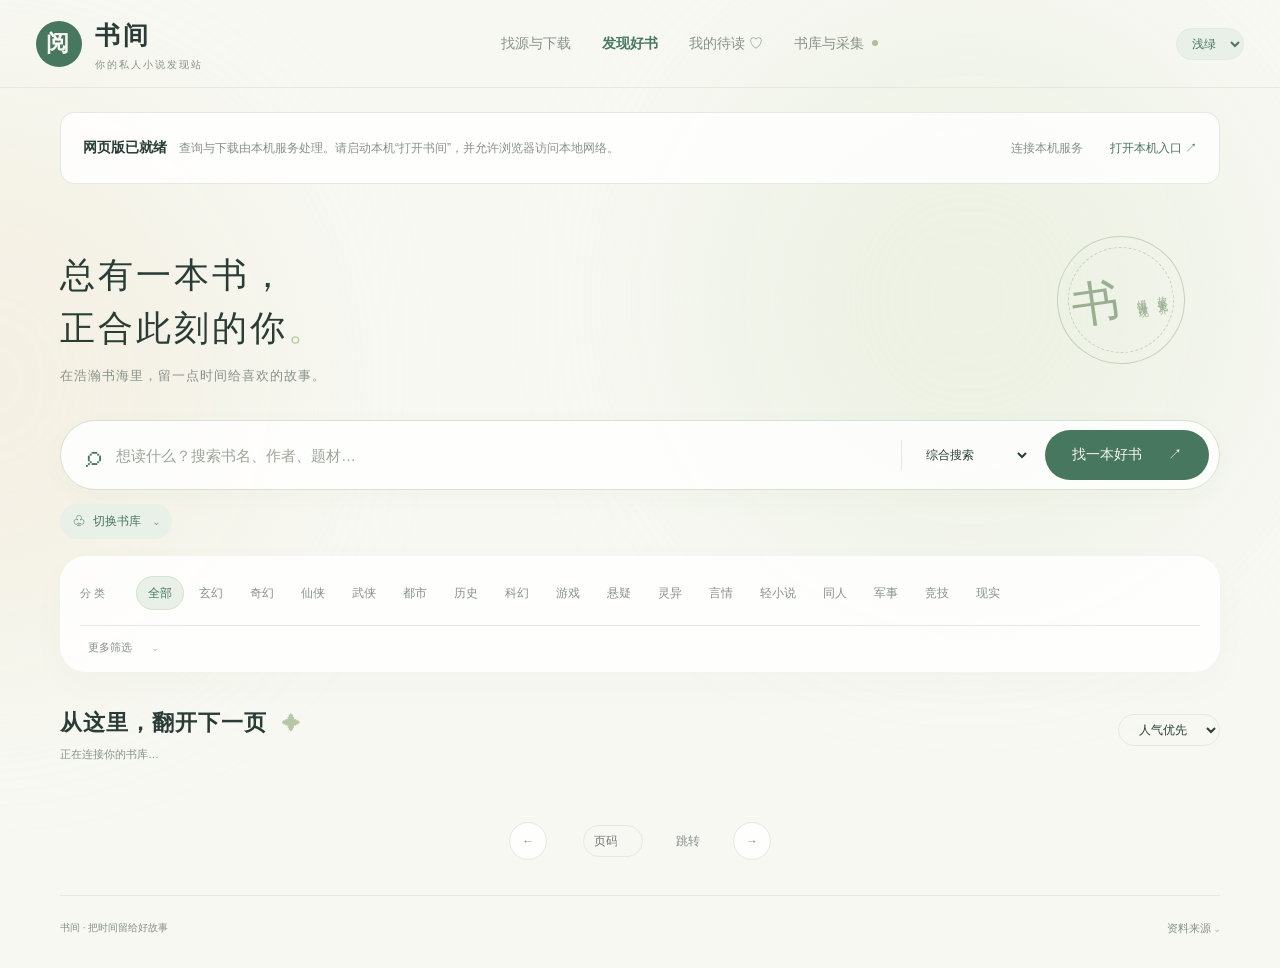
==== index.html @ b3e4d601 "Publish Shujian static frontend with localhost backend connection" ====
<!DOCTYPE html>
<html lang="zh-CN"><head><meta charset="utf-8"><meta name="viewport" content="width=device-width,initial-scale=1"><title>书间 · 找到下一本好书</title><link rel="stylesheet" href="./style.css"></head>
<body><div class="ambient a"></div><div class="ambient b"></div>
<header><a class="brand" href="./" aria-label="书间首页"><span class="brandmark">阅</span><span>书间<small>你的私人小说发现站</small></span></a><nav><button id="downloadhub" class="nav">找源与下载</button><button id="discover" class="nav on">发现好书</button><button id="shelf" class="nav">我的待读 <span id="shelfmark">♡</span></button><button id="sync" class="nav">书库与采集 <span class="dot"></span></button></nav><select id="theme" class="theme-picker" aria-label="页面主题" title="选择页面主题"><option value="light">浅绿</option><option value="dark">夜间</option><option value="paper">纸页</option></select></header>
<main><section id="localconnection" class="localconnection" role="status"><strong>网页版已就绪</strong><span id="localconnectiontext">查询与下载由本机服务处理。请启动本机“打开书间”，并允许浏览器访问本地网络。</span><button id="connectlocal" class="chip" type="button">连接本机服务</button><a href="http://127.0.0.1:8765/" target="_blank" rel="noopener">打开本机入口 ↗</a></section><section class="hero"><div class="eyebrow"><span></span> BETWEEN STORIES · 让好故事发生</div><h1>总有一本书，<br>正合此刻的你<span>。</span></h1><p>在浩瀚书海里，留一点时间给喜欢的故事。</p><div class="hero-stamp"><i>书</i><span>故事无界<br>慢慢发现</span></div></section>
<form id="searchform" class="search"><span class="searchicon">⌕</span><input id="q" aria-label="搜索关键词" placeholder="想读什么？搜索书名、作者、题材…" autocomplete="off"><select id="field" aria-label="搜索范围"><option value="all">综合搜索</option><option value="title">只搜书名</option><option value="author">只搜作者</option><option value="author_exact">作者（精确）</option><option value="intro">搜索简介</option><option value="review">搜索书评</option></select><button class="primary" type="submit">找一本好书 <span>↗</span></button></form>
<details class="source-picker" id="sourcepicker"><summary><span aria-hidden="true">♧</span> 切换书库 <span class="fold-arrow" aria-hidden="true">⌄</span></summary><div class="searchscope"><button data-mode="local" class="chip on">本地 + 已采集</button><button data-mode="九州书盟" class="chip">九州书盟 · 在线</button><button data-mode="优书网" class="chip">优书网 · 在线</button><button data-mode="豆瓣读书" class="chip">豆瓣读书 · 在线</button><button data-mode="星空评分网" class="chip">星空评分网 · 在线</button><span id="scopehelp">离线也能发现好书</span></div></details>
<section class="filters" aria-label="筛选条件"><div class="filter-row"><span class="label">分 类</span><div id="genres" class="chips"></div></div><details class="extra-filters" id="extrafilters"><summary>更多筛选 <small id="filterbadge"></small><span class="fold-arrow" aria-hidden="true">⌄</span></summary><div class="filter-row"><span class="label">细 分</span><input id="tagsearch" class="tagsearch" placeholder="查找全部细分类 / 标签" aria-label="查找标签"><select id="sub" aria-label="细分类"><option value="">全部标签</option></select><span id="tagtotal" class="muted"></span></div><div class="filter-row"><span class="label">筛 选</span><select id="status" aria-label="连载状态"><option value="">全部状态</option><option>完结</option><option>连载</option><option>其他</option></select><select id="score" aria-label="最低评分"><option value="">不限评分</option><option value="8">8 分以上</option><option value="7">7 分以上</option><option value="6">6 分以上</option></select><select id="votes" aria-label="最低评分人数"><option value="">不限评分人数</option><option value="100">至少 100 人评分</option><option value="500">至少 500 人评分</option><option value="1000">至少 1000 人评分</option></select><select id="words" aria-label="最低字数"><option value="">不限字数</option><option value="30">30 万字以上</option><option value="100">100 万字以上</option><option value="200">200 万字以上</option></select><label class="intro-toggle"><input type="checkbox" id="has_intro"> 只看有简介</label><button id="reset" class="textbtn">重置筛选 ↺</button></div></details></section>
<section class="results"><div class="resulthead"><div><span class="eyebrow">YOUR NEXT CHAPTER</span><h2 id="heading">从这里，翻开下一页 <span>✦</span></h2><p id="count" class="muted" aria-live="polite">正在连接你的书库…</p></div><select id="sort" aria-label="排序"><option value="votes">人气优先</option><option value="score">评分优先</option><option value="words">字数最多</option><option value="updated">最近更新</option><option value="title">书名排序</option></select></div><p id="notice" class="notice" hidden></p><div id="books" class="books" aria-live="polite"></div><div class="pagination"><button id="prev" class="round">←</button><span id="pageinfo"></span><input id="jump" type="number" min="1" aria-label="跳转页码" placeholder="页码"><button id="go" class="chip">跳转</button><button id="next" class="round">→</button></div></section>
<footer><span>书间 · 把时间留给好故事</span><span id="coverage"></span><details class="footer-sources"><summary>资料来源 ⌄</summary><div><a href="https://www.jiuzhoushumeng.com/" target="_blank" rel="noopener">九州书盟 ↗</a><a href="https://www.youshu.me/" target="_blank" rel="noopener">优书网 ↗</a><a href="https://book.douban.com/" target="_blank" rel="noopener">豆瓣读书 ↗</a><a href="http://www.x-kong.cn/" target="_blank" rel="noopener">星空评分网 ↗</a></div></details></footer></main>
<dialog id="detail"><button class="close icon" aria-label="关闭详情">×</button><div id="detailbody"></div></dialog>
<dialog id="syncdialog"><button class="close icon" aria-label="关闭采集面板">×</button><div class="eyebrow">YOUR LIBRARY</div><h2>让书库，慢慢丰盈。</h2><p class="muted">原数据库只读。新增信息保存在本网站中，可随时断点续采。</p><div id="stats" class="stats"></div><div class="syncactions"><button id="startall" class="primary">同时补充所有来源 ↗</button></div><h3>星空评分网资料</h3><p id="xkongprogress" class="muted small">读取星空评分网资料…</p><div class="syncactions"><button id="startxkong" class="primary">继续补充星空资料</button><button id="stopxkong" class="chip">暂停</button></div><h3>豆瓣读书资料</h3><p id="doubanprogress" class="muted small">正在读取豆瓣资料…</p><div class="syncactions"><button id="startdouban" class="primary">继续补充豆瓣资料</button><button id="stopdouban" class="chip">暂停</button></div><h3>封面采集</h3><p id="coverprogress" class="muted small">正在读取封面缓存…</p><div class="syncactions"><button id="startcovers" class="primary">继续采集封面</button><button id="stopcovers" class="chip">暂停</button></div><h3>先把简介补齐</h3><p id="introprogress" class="muted small">读取简介数据库…</p><div class="syncactions"><button id="startintros" class="primary">持续补齐简介</button><button id="stopintros" class="chip">暂停简介采集</button></div><p class="muted small">优先补充原书库的人气作品，原文保存至 introductions.sqlite，同时导出 introductions.sql；每两分钟更新 SQL 快照。</p><h3>扩充书目</h3><div class="syncactions"><select id="batch" aria-label="采集批次"><option value="5">每站采集 5 页</option><option value="20">每站采集 20 页</option><option value="0">持续采集至结束</option></select><button id="startsync" class="primary">继续采集</button><button id="stopsync" class="chip">暂停</button></div><p id="job" aria-live="polite"></p><p class="muted small">先收录书目，每页补充部分详情；打开书籍后可获取该书的原文简介和公开书评。源站登录后才能查看的内容不会抓取。持续采集可能需要较长时间，保持本地服务运行即可。</p><p class="muted small">本地历史快照：2024-07-19。当前收录数量不代表所有来源已全量抓取。不同来源的评分分别显示，不做混算；精选历史书评按原库点赞数排序，在线书评保留原站公开次序。</p></dialog>
<dialog id="downloaddialog"><button class="close icon" aria-label="关闭下载面板">×</button><div class="eyebrow">YOUR NEXT CHAPTER · 墨海下载</div><h2>把喜欢的故事，带走。</h2><p class="muted" id="dlcontext">搜索健康书源，选择格式下载</p><form id="dlsearch" class="syncactions"><input id="dlquery" aria-label="找源书名" placeholder="输入小说书名"><button class="primary">查找书源</button><button type="button" id="dlreset" class="chip">重置</button></form><div class="dl-toolbar"><span id="dlstats" class="muted"></span><div class="dl-toolbuttons"><button id="dlhealth" class="dl-toolbutton" type="button"><span class="dl-toolicon" aria-hidden="true"><svg viewBox="0 0 24 24"><path d="M12 3 4 6v6c0 5 8 9 8 9s8-4 8-9V6Z"/><path d="m8 12 3 3 5-6"/></svg></span><span><strong>健康检测</strong><small>筛选当前可用书源</small></span></button><button id="dlimportbutton" class="dl-toolbutton dl-toolbutton-import" type="button"><span class="dl-toolicon" aria-hidden="true"><svg viewBox="0 0 24 24"><path d="M12 16V4m-4 4 4-4 4 4M4 15v5h16v-5"/></svg></span><span><strong>导入书源</strong><small>添加 JSON / TXT 文件</small></span></button><input id="dlimport" type="file" accept=".json,.txt" hidden></div></div><p id="dlmessage" class="small muted" role="status"></p><div id="dlresults"></div><h3>下载任务与已完成文件</h3><div id="dltasks"></div></dialog><div id="toast" role="status"></div><script src="./app.js"></script></body></html>
---- style.css ----
@charset "UTF-8";
:root{--bg:#f7f8f2;--paper:#ffffffd9;--text:#293d36;--muted:#87928b;--green:#47775e;--pale:#e9f0e8;--line:#e5e9df;--shadow:0 12px 40px #29473206}*{box-sizing:border-box}body{margin:0;color:var(--text);background:var(--bg);font-family:"Microsoft YaHei UI","PingFang SC",sans-serif;font-size:14px;line-height:1.7}body.dark{--bg:#17251f;--paper:#22342b;--text:#e2e9df;--muted:#a1b3a7;--green:#8db89c;--pale:#304739;--line:#3b4a3f}.ambient{position:absolute;z-index:-1;width:520px;height:520px;border-radius:50%;filter:blur(90px);pointer-events:none}.ambient.a{background:#e0e9d46b;top:40px;right:4%}.ambient.b{background:#f0e6cf66;top:120px;left:-280px}header{max-width:1280px;margin:auto;height:112px;display:flex;align-items:center;justify-content:space-between;padding:0 36px;border-bottom:1px solid var(--line)}a{color:inherit;text-decoration:none}.brand{display:flex;gap:13px;align-items:center;font-size:25px;font-weight:700;letter-spacing:3px}.brandmark{background:var(--green);color:var(--bg);height:46px;width:46px;border-radius:50%;display:grid;place-items:center;font-family:serif;font-size:23px}.brand small{display:block;font-size:10px;font-weight:400;letter-spacing:2px;color:var(--muted)}button,input,select{font:inherit}button,select{cursor:pointer}button{border:0;transition:background .18s,transform .18s;color:inherit}button:hover{filter:brightness(.96)}button:disabled{opacity:.4;cursor:default}button:focus-visible,a:focus-visible,input:focus-visible,select:focus-visible{outline:2px solid var(--green);outline-offset:4px}nav{display:flex;gap:27px}.nav{background:transparent;color:var(--muted);padding:12px 2px}.nav.on{color:var(--green);font-weight:700}.dot{display:inline-block;width:6px;height:6px;background:#b0bf9a;border-radius:50%;margin:0 0 2px 5px}.icon{border-radius:50%;background:var(--pale);width:38px;height:38px;font-size:20px}main{max-width:1208px;margin:auto;padding:0 24px}.hero{position:relative;padding:62px 0 30px}.eyebrow{font-size:10px;letter-spacing:2.6px;color:var(--muted);font-weight:600}.hero .eyebrow span{display:inline-block;width:6px;height:6px;background:var(--green);border-radius:50%;margin:0 8px 2px 0}h1{font-family:"SimSun","Songti SC",serif;font-size:47px;line-height:1.5;letter-spacing:3px;margin:20px 0 15px;font-weight:500}h1 span{color:#b6c8a9}.hero p{color:var(--muted);font-size:13px;letter-spacing:1px}.hero-stamp{position:absolute;right:70px;top:71px;border:1px solid #c4d2be;width:190px;height:190px;border-radius:50%;display:flex;align-items:center;justify-content:center;gap:12px;transform:rotate(-8deg);color:#9aaf91}.hero-stamp:after{content:"";position:absolute;inset:10px;border:1px dashed #c4d2be;border-radius:50%}.hero-stamp i{font-family:serif;font-size:72px;font-style:normal;font-weight:300}.hero-stamp span{font-size:12px;letter-spacing:3px;writing-mode:vertical-rl;line-height:2}.search{display:flex;align-items:center;border-radius:50px;border:1px solid #d7e1cf;background:var(--paper);box-shadow:0 8px 28px #526f4b07;padding:9px 10px 9px 25px;gap:15px;margin-top:5px}.searchicon{font-size:30px;line-height:1;color:var(--green)}input{color:var(--text);background:transparent;border:0;outline:none;min-width:0}.search input{flex:1;padding:10px 0;font-size:15px}.search input::placeholder{color:#9ca69b}.primary{border-radius:50px;padding:13px 24px;color:var(--bg);background:var(--green);white-space:nowrap;font-weight:500}.primary span{margin-left:17px}select{color:var(--text);background:var(--paper);border:1px solid var(--line);border-radius:30px;padding:7px 16px;max-width:100%}.search select{border:none;border-radius:0;background:transparent;font-size:12px;border-left:1px solid var(--line);padding-left:20px}.searchscope{display:flex;gap:10px;align-items:center;margin:19px 5px 27px;font-size:11px;color:var(--muted);flex-wrap:wrap}.searchscope>span:last-child{margin-left:auto}.chip{border-radius:30px;padding:6px 14px;background:transparent;color:var(--muted);font-size:12px;border:1px solid transparent}.chip.on{background:var(--pale);color:var(--green);border-color:#d6e1d0}.filters{padding:21px 25px;background:var(--paper);border-radius:26px;box-shadow:var(--shadow)}.filter-row{display:flex;align-items:center;gap:10px;padding:8px 0;flex-wrap:wrap}.label{color:var(--muted);font-size:11px;margin-right:9px;min-width:37px}.chips{display:flex;gap:3px;flex-wrap:wrap}.chips .chip{padding:6px 11px}.filter-row select{font-size:12px;padding:6px 13px;background:var(--bg)}.tagsearch{font-size:12px;border-bottom:1px solid var(--line);width:190px;padding:6px}.textbtn{background:none;color:var(--muted);font-size:11px;margin-left:auto}.muted{color:var(--muted)}.small{font-size:12px}.results{padding:40px 0 15px}.resulthead{display:flex;align-items:center;justify-content:space-between;margin-bottom:23px}.resulthead h2{font-family:SimSun,serif;font-size:24px;letter-spacing:1px;margin:7px 0 4px}.resulthead h2 span{font-size:18px;color:#b8c6a6;margin-left:8px}.resulthead p{font-size:11px;margin:0}.resulthead select{font-size:12px;background:transparent}.books{display:grid;grid-template-columns:repeat(3,minmax(0,1fr));gap:18px}.book{position:relative;min-height:246px;display:flex;flex-direction:column;padding:24px;background:var(--paper);border-radius:27px;border:1px solid transparent;box-shadow:var(--shadow);transition:.2s}.book:hover{border-color:#ceddcb;transform:translateY(-3px);box-shadow:0 12px 28px #3656370b}.booktop{display:flex;align-items:flex-start;gap:12px}.book h3{font-size:16px;margin:0 22px 2px 0;font-weight:600;line-height:1.5}.titlebutton{text-align:left;background:none;padding:0}.author{font-size:11px;color:var(--muted)}.heart{position:absolute;right:18px;top:19px;border-radius:50%;height:28px;width:28px;background:transparent;color:#a6b4a3;font-size:21px}.heart.saved{color:#b28470}.booktags{margin:17px 0 10px;display:flex;gap:5px;flex-wrap:wrap}.pill{border-radius:30px;background:var(--bg);font-size:10px;padding:2px 8px;color:#8a9b87}.book .intro{font-size:12px;line-height:1.9;color:var(--muted);display:-webkit-box;-webkit-line-clamp:2;-webkit-box-orient:vertical;overflow:hidden;min-height:45px;margin:0 0 20px}.bookfoot{margin-top:auto;padding-top:13px;border-top:1px solid var(--line);display:flex;align-items:center;justify-content:space-between}.rating{color:var(--green);font-family:Georgia,serif;font-size:22px}.rating small{font-family:"Microsoft YaHei",sans-serif;font-size:10px;color:var(--muted);margin-left:5px}.bookfoot button{border-radius:20px;background:var(--pale);color:var(--green);font-size:11px;padding:6px 11px}.pagination{display:flex;align-items:center;justify-content:center;gap:18px;margin:35px 0 20px;color:var(--muted);font-size:12px}.round{width:38px;height:38px;border-radius:50%;background:var(--paper);border:1px solid var(--line)}#jump{width:60px;border:1px solid var(--line);border-radius:20px;padding:5px 10px}footer{display:flex;gap:23px;padding:23px 0 30px;color:var(--muted);font-size:10px;border-top:1px solid var(--line);flex-wrap:wrap}footer span:first-child{margin-right:auto}dialog{color:var(--text);background:var(--bg);border:0;border-radius:34px;padding:42px;width:790px;max-width:94vw;max-height:90vh;box-shadow:0 30px 120px #15291c30}dialog::backdrop{background:#1c302e66;backdrop-filter:blur(5px)}dialog .close{position:absolute;top:19px;right:19px}dialog h2{font-family:SimSun,serif;font-size:28px;margin:10px 35px 8px 0}dialog h3{font-size:15px;margin-top:26px}.detailmeta{font-size:12px;color:var(--muted)}.source{background:var(--paper);border-radius:23px;padding:18px;margin:15px 0}.source p,.review p{white-space:pre-wrap;font-size:13px;line-height:2;overflow-wrap:anywhere}.source a,.review a{color:var(--green);font-size:11px}.review{border-bottom:1px solid var(--line);padding:15px 0}.reviewmeta{font-size:11px;color:var(--muted);display:flex;gap:12px;flex-wrap:wrap}.detailactions{display:flex;gap:10px;flex-wrap:wrap;margin:23px 0}.notice{background:var(--pale);color:var(--green);border-radius:20px;padding:12px 18px;font-size:12px}.stats{display:grid;grid-template-columns:repeat(3,1fr);gap:10px;margin:25px 0}.stat{padding:17px;background:var(--paper);border-radius:23px}.stat strong{display:block;font-size:23px;color:var(--green);font-family:Georgia,serif}.stat span{font-size:11px;color:var(--muted)}.syncactions{display:flex;gap:10px;flex-wrap:wrap}.empty{grid-column:1/-1;padding:65px;text-align:center;color:var(--muted)}#toast{position:fixed;bottom:30px;left:50%;transform:translateX(-50%);border-radius:30px;background:var(--text);color:var(--bg);padding:12px 25px;box-shadow:0 10px 40px #0002;opacity:0;pointer-events:none;transition:opacity .2s;max-width:90vw;z-index:99}#toast.show{opacity:1}.busy{opacity:.6;pointer-events:none}@media(min-width:1600px){main{max-width:1300px}.hero{padding-top:70px}}@media(max-width:900px){.books{grid-template-columns:repeat(2,minmax(0,1fr))}.hero-stamp{right:20px;width:150px;height:150px}header{padding:0 25px}nav{gap:15px}}@media(max-width:600px){header{height:90px;padding:0 18px;flex-wrap:wrap}.brand{font-size:21px}.brand small{font-size:8px}.brandmark{width:38px;height:38px}nav{gap:11px;font-size:11px}.nav{font-size:11px}.hero{padding:35px 0 20px}h1{font-size:35px;letter-spacing:1px}.hero-stamp{display:none}main{padding:0 16px}.search{gap:7px;padding-left:17px;flex-wrap:wrap;border-radius:28px}.search input{font-size:12px;min-width:150px}.search select{padding:5px;font-size:10px}.search .primary{padding:10px 16px;flex:1}.searchscope>span:last-child{display:none}.filters{padding:15px;border-radius:24px}.label{width:100%;margin:0}.filter-row{gap:6px}.textbtn{margin-left:0}.books{grid-template-columns:1fr}.book{min-height:230px}.resulthead h2{font-size:20px}.pagination{gap:9px}dialog{padding:30px 22px}.stats{grid-template-columns:1fr 1fr}.eyebrow{letter-spacing:1.8px}}

.intro-toggle{font-size:12px;display:inline-flex;align-items:center;gap:5px;color:var(--green);cursor:pointer}.intro-toggle input{accent-color:var(--green)}

/* Text-first book cards and quiet, progressively disclosed details. */
.book{padding:27px 25px 22px;min-height:268px}.booktop{display:block;padding-right:27px}.book h3{font-size:18px;line-height:1.65;letter-spacing:.3px;margin:0 0 5px}.author{font-size:12px}.heart{top:23px;right:21px}.booktags{margin:16px 0 12px;gap:6px}.book .intro{font-size:13px;line-height:1.95;-webkit-line-clamp:3;min-height:76px;margin-bottom:20px}.bookfoot{padding-top:15px}.bookfoot button{background:transparent;padding-right:0}.rating{font-size:21px}.rating small{font-size:10px}.bookfoot button:hover{color:var(--text)}
#detail{width:720px;padding:40px 44px 27px;background:var(--paper);border-radius:30px;max-height:88vh}.detail-heading{display:block;height:auto;padding:0 35px 0 0;border:0;margin:0;position:relative}.detail-kicker{color:var(--muted);font-size:11px;letter-spacing:3px;margin-bottom:12px}.detail-heading h2{font-family:"Microsoft YaHei UI","PingFang SC",sans-serif;font-size:29px;font-weight:600;line-height:1.5;margin:0 0 12px;letter-spacing:.5px}.detail-byline{font-size:12px;color:var(--muted);margin:0;display:flex;align-items:center;gap:10px;flex-wrap:wrap}.detail-tags{display:flex;gap:6px;flex-wrap:wrap;margin:13px 0 0}.detail-tags .pill{background:var(--pale);padding:3px 10px}.detail-score{display:flex;align-items:baseline;gap:9px;margin-top:18px}.detail-score strong{font:28px Georgia,serif;color:var(--green)}.detail-score>span{font-size:11px;color:var(--muted)}#detail .detailactions{margin:23px 0 29px;gap:12px}#detail .primary{padding:10px 27px}.detail-save{background:transparent;border:1px solid var(--line);padding:9px 18px;border-radius:30px;color:var(--green);font-size:12px}.synopsis{padding:24px 0 22px;border-top:1px solid var(--line)}.section-heading{display:flex;align-items:center;justify-content:space-between;gap:12px}.section-heading h3{font-size:14px;font-weight:600;letter-spacing:1px;margin:0}.section-heading select{font-size:11px;padding:4px 11px;background:transparent}.source-link{font-size:11px;color:var(--muted)}.source-link:hover{color:var(--green)}#synopsis-text{white-space:pre-wrap;overflow-wrap:anywhere;font-size:14px;line-height:2.1;margin:17px 0 12px;color:var(--text)}.section-heading>.source-link~*{display:none}.review-disclosure,.book-information{border-top:1px solid var(--line)}.review-disclosure>summary,.book-information>summary{list-style:none;cursor:pointer;display:flex;align-items:center;justify-content:space-between;gap:14px;padding:19px 0;font-size:13px;font-weight:500}.review-disclosure>summary::-webkit-details-marker,.book-information>summary::-webkit-details-marker{display:none}.review-disclosure summary small{font-size:10px;font-weight:400;color:var(--muted);margin-left:7px;background:var(--pale);border-radius:15px;padding:2px 7px}.disclosure-arrow{color:var(--muted);transition:transform .2s}.review-disclosure[open] .disclosure-arrow{transform:rotate(180deg)}.review-toolbar{display:flex;justify-content:flex-end}.review-toolbar select{font-size:11px;padding:5px 12px;background:transparent}.review{padding:19px 0}.review:last-child{border-bottom:0}.review p{font-size:13px;line-height:2;white-space:pre-wrap;margin:10px 0 0}.reviewmeta{font-size:10px;gap:9px}.review-author{color:var(--text);font-weight:500}.reviewmeta a{margin-left:auto;font-size:10px}.review-content{padding-bottom:19px}.book-information>summary{font-size:11px;color:var(--muted);padding:16px 0}.book-information>summary span{font-size:14px;font-weight:400}.information-body{padding:0 0 8px}.information-row{display:flex;justify-content:space-between;gap:15px;padding:8px 0;color:var(--muted);font-size:11px}.information-row a{color:var(--green)}.information-body .chip{margin-top:12px;background:var(--pale);color:var(--green)}.information-body #refreshresult:empty{display:none}
@media(max-width:600px){#detail{padding:32px 24px 19px;width:94vw;max-height:90vh;border-radius:26px}.detail-heading h2{font-size:24px}.detail-byline{gap:7px}.detail-score{margin-top:15px}.book{padding:25px 23px 20px;min-height:260px}.book h3{font-size:18px}#synopsis-text{font-size:13px;line-height:2.05}.information-row{flex-wrap:wrap;gap:4px}}

#detail{background:var(--bg)}

.search-loading{grid-column:1/-1;min-height:200px;display:flex;align-items:center;justify-content:center;gap:12px;color:var(--muted);font-size:13px}.search-loading span{width:19px;height:19px;border:2px solid var(--line);border-top-color:var(--green);border-radius:50%;animation:search-spin .8s linear infinite}@keyframes search-spin{to{transform:rotate(360deg)}}@media(prefers-reduced-motion:reduce){.search-loading span{animation:none}}

#searchform button[type="submit"]{min-width:164px;display:inline-flex;align-items:center;justify-content:center;gap:9px;transition:transform .12s,box-shadow .12s,background .18s}#searchform button[type="submit"]:active{transform:translateY(2px) scale(.97);box-shadow:inset 0 2px 5px #0002}#searchform button[type="submit"].is-searching{opacity:1;cursor:wait;background:var(--green);box-shadow:0 0 0 4px var(--pale)}.button-spinner{display:inline-block;width:15px;height:15px;border:2px solid currentColor;border-right-color:transparent;border-radius:50%;animation:search-spin .7s linear infinite;flex-shrink:0}@media(prefers-reduced-motion:reduce){.button-spinner{animation:none}}@media(max-width:600px){#searchform button[type="submit"]{min-width:135px}}

/* Real source covers: no fabricated letter tiles or empty image frames. */
.book.has-cover{display:grid;grid-template-columns:86px minmax(0,1fr);grid-template-rows:auto auto 1fr auto;column-gap:18px;row-gap:0;align-content:start;padding:24px 22px 19px;min-height:255px}.book-cover{grid-column:1;grid-row:1/4;padding:0;background:transparent;align-self:start;border-radius:5px 11px 11px 5px;overflow:hidden;box-shadow:2px 5px 12px #172a2320;line-height:0;transition:transform .2s}.book-cover:hover{transform:translateY(-2px) rotate(-1deg)}.book-cover img{display:block;width:86px;height:129px;object-fit:cover;background:var(--pale)}.has-cover .booktop{grid-column:2;padding-right:18px}.has-cover h3{font-size:16px;line-height:1.6;letter-spacing:0}.has-cover .author{font-size:11px}.has-cover .booktags{grid-column:2;margin:10px 0 9px;gap:4px}.has-cover .pill{font-size:9px;padding:1px 6px}.has-cover .intro{grid-column:2;font-size:12px;line-height:1.9;min-height:68px;-webkit-line-clamp:3;margin-bottom:17px}.has-cover .bookfoot{grid-column:1/-1;grid-row:4;padding-top:12px}.has-cover .heart{right:15px;top:20px;width:25px;height:25px;font-size:20px}.detail-heading.with-cover{display:grid;grid-template-columns:112px minmax(0,1fr);gap:24px;padding-right:20px}.detail-cover{display:block;width:112px;height:168px;object-fit:cover;border-radius:5px 12px 12px 5px;box-shadow:3px 7px 18px #172a2320}.detail-heading-copy{min-width:0}.with-cover h2{font-size:26px}.with-cover .detail-score{margin-top:15px}.with-cover .detail-tags{margin-top:10px}
@media(max-width:1100px) and (min-width:901px){.books{grid-template-columns:repeat(2,minmax(0,1fr))}}
@media(max-width:700px){.books{grid-template-columns:1fr}.book.has-cover{grid-template-columns:90px minmax(0,1fr);column-gap:19px;padding:24px;min-height:230px}.book-cover img{width:90px;height:135px}.has-cover h3{font-size:17px}.has-cover .intro{min-height:65px}.has-cover .heart{right:18px}.detail-heading.with-cover{grid-template-columns:88px minmax(0,1fr);gap:18px;padding-right:12px}.detail-cover{width:88px;height:132px}.with-cover h2{font-size:22px}.with-cover .detail-byline{font-size:11px;gap:5px}.with-cover .detail-score{margin-top:10px}.with-cover .detail-score strong{font-size:24px}.with-cover .detail-score>span{font-size:10px}}
@media(max-width:380px){.book.has-cover{grid-template-columns:73px minmax(0,1fr);gap:0 14px;padding:21px 18px}.book-cover img{width:73px;height:110px}.detail-heading.with-cover{grid-template-columns:72px minmax(0,1fr);gap:14px}.detail-cover{width:72px;height:108px}.with-cover h2{font-size:20px}}

#synopsis-other-links{margin-left:12px;font-size:11px;color:var(--muted)}#synopsis-other-links:empty{display:none}

.author-link{display:inline-flex;align-items:center;gap:4px;padding:0;background:none;color:var(--green);font:inherit;border-bottom:1px dashed currentColor;line-height:1.7}.author-link:hover{color:var(--text);border-bottom-style:solid}.author-link span{font-size:10px;opacity:.7}

/* Quiet, rounded discovery controls: reveal secondary options on demand. */
header{height:88px}.hero{padding:32px 0 18px}.hero>.eyebrow,.resulthead .eyebrow{display:none}.hero h1{font-size:35px;line-height:1.5;margin:10px 0}.hero p{margin:10px 0}.hero-stamp{width:128px;height:128px;right:35px;top:28px}.hero-stamp i{font-size:48px}.hero-stamp span{font-size:10px}.source-picker{margin:14px 0 17px}.source-picker>summary,.extra-filters>summary{list-style:none;cursor:pointer;display:flex;align-items:center;gap:8px;width:fit-content;color:var(--green);font-size:12px;user-select:none;border-radius:22px;padding:7px 13px;background:var(--pale)}.source-picker>summary::-webkit-details-marker,.extra-filters>summary::-webkit-details-marker,.footer-sources>summary::-webkit-details-marker{display:none}.source-picker>summary small{color:var(--muted);font-size:10px;font-weight:400;margin-left:4px}.fold-arrow{display:inline-block;transition:transform .18s;margin-left:4px}.source-picker[open]>summary .fold-arrow,.extra-filters[open]>summary .fold-arrow{transform:rotate(180deg)}.source-picker .searchscope{margin:10px 0 0;padding:13px 16px;border-radius:22px;background:var(--paper);gap:6px}.source-picker #scopehelp{font-size:10px}.filters{padding:12px 20px}.extra-filters{border-top:1px solid var(--line);margin-top:7px;padding-top:9px}.extra-filters>summary{background:transparent;padding:3px 8px;color:var(--muted);font-size:11px}.extra-filters>summary small{font-size:10px;color:var(--green)}.extra-filters .filter-row{padding-top:14px}.results{padding-top:25px}.resulthead h2{font-size:22px}.footer-sources{position:relative;font-size:11px}.footer-sources>summary{list-style:none;cursor:pointer;white-space:nowrap}.footer-sources>div{display:flex;gap:12px;flex-wrap:wrap;padding-top:8px}.source-picker>summary:focus-visible,.extra-filters>summary:focus-visible,.footer-sources>summary:focus-visible{outline:2px solid var(--green);outline-offset:4px}
@media(max-width:700px){header{height:76px;padding-left:20px;padding-right:20px}nav{gap:12px}.hero{padding:24px 0 15px}.hero h1{font-size:28px}.hero-stamp{width:85px;height:85px;right:0;top:35px}.hero-stamp i{font-size:33px}.hero-stamp span{display:none}.hero p{max-width:240px;font-size:11px}.source-picker>summary small{max-width:140px;overflow:hidden;text-overflow:ellipsis;white-space:nowrap}.filters{padding:11px 14px}.filter-row{gap:5px}.chips .chip{padding:5px 9px}.label{margin-right:3px}.footer-sources>div{max-width:240px}}

/* Three coordinated reading palettes. */
body.dark{--bg:#141414;--paper:#202020;--text:#eeeeee;--muted:#aaaaaa;--green:#e2e2e2;--pale:#303030;--line:#3b3b3b;--shadow:0 12px 40px #0003}
body.paper{--bg:#f3ead7;--paper:#fff8e9;--text:#4b3c2b;--muted:#87745e;--green:#896343;--pale:#e9dcc3;--line:#ddceb3;--shadow:0 12px 40px #78532d08}
.theme-picker{font-size:12px;border:1px solid var(--line);border-radius:24px;background:var(--pale);color:var(--green);padding:7px 11px;max-width:90px}
body.dark .ambient{opacity:.1}body.paper .ambient.a{background:#dfc99c55}body.paper .ambient.b{background:#e1c99b55}
body.dark .search,body.paper .search,body.dark .chip.on,body.paper .chip.on{border-color:var(--line)}
body.dark .hero-stamp,body.paper .hero-stamp{color:var(--muted);border-color:var(--line)}body.dark .hero-stamp:after,body.paper .hero-stamp:after{border-color:var(--line)}
body.dark h1 span,body.paper h1 span,body.dark .resulthead h2 span,body.paper .resulthead h2 span{color:var(--green)}
body.dark .pill,body.paper .pill{color:var(--muted)}body.dark input::placeholder,body.paper input::placeholder{color:var(--muted)}
@media(max-width:600px){.theme-picker{font-size:11px;padding:6px 8px;max-width:78px}}

/* Night palette: neutral black, white and grey throughout the interface. */
body.dark .ambient{display:none}body.dark .dot{background:#b0b0b0}body.dark .hero-stamp{color:#909090}body.dark .search input::placeholder{color:#929292}body.dark .pill{color:#b5b5b5}body.dark .resulthead h2 span{color:#bcbcbc}body.dark .book-cover,body.dark .detail-cover{box-shadow:2px 5px 14px #0005}body.dark dialog::backdrop{background:#0009}body.dark #searchform button[type="submit"].is-searching{color:#141414}body.dark .search .primary,body.dark .primary{color:#141414}body.dark .chip.on{border-color:#505050}

#downloaddialog{width:min(940px,94vw);max-height:90vh;overflow:auto}#dlquery{flex:1;min-width:140px;border:1px solid var(--line,#dce3d9);border-radius:9px;padding:12px;background:transparent;color:inherit;font:inherit}.dl-source,.dl-task{padding:18px 0;border-bottom:1px solid var(--line,#dce3d9)}.dl-source,.dl-taskhead{display:flex;align-items:center;justify-content:space-between;gap:16px}.dl-source p{margin:7px 0}.dl-task progress{display:block;width:100%;height:12px;margin:15px 0}.dl-source>div:last-child{white-space:nowrap}@media(max-width:600px){.dl-source{align-items:flex-start;flex-direction:column}#downloaddialog{padding:24px}}

/* Compact source results and source-management actions. */
.dl-toolbar{display:flex;align-items:center;justify-content:space-between;gap:18px;flex-wrap:wrap;margin:20px 0}.dl-toolbuttons{display:flex;gap:12px;flex-wrap:wrap}.dl-toolbutton{display:flex;align-items:center;gap:11px;text-align:left;padding:12px 17px;border:1px solid var(--line);border-radius:14px;background:var(--paper);box-shadow:0 4px 16px #29473205;color:var(--text);transition:transform .18s,border-color .18s,box-shadow .18s}.dl-toolbutton:hover:not(:disabled){transform:translateY(-2px);border-color:var(--green);box-shadow:0 7px 20px #29473210}.dl-toolbutton strong{display:block;font-size:13px;font-weight:600}.dl-toolbutton small{display:block;font-size:10px;color:var(--muted);margin-top:2px}.dl-toolicon{display:grid;place-items:center;width:36px;height:36px;border-radius:11px;background:var(--pale);color:var(--green);flex-shrink:0}.dl-toolicon svg{width:21px;height:21px;fill:none;stroke:currentColor;stroke-width:1.65;stroke-linecap:round;stroke-linejoin:round}.dl-toolbutton-import .dl-toolicon{border:1px solid var(--line);background:transparent}.dl-resultfold{border:1px solid var(--line);border-radius:14px;background:var(--paper);overflow:hidden;margin:14px 0 24px}.dl-resultfold>summary{display:flex;align-items:center;justify-content:space-between;gap:16px;padding:17px 20px;cursor:pointer;list-style:none}.dl-resultfold>summary::-webkit-details-marker{display:none}.dl-resultfold>summary:hover{background:var(--pale)}.dl-resultfold summary small{display:block;color:var(--muted);font-size:11px;margin-top:3px}.dl-resultcount{display:inline-block;background:var(--pale);color:var(--green);border-radius:20px;font-size:11px;padding:1px 9px;margin-left:7px}.dl-foldarrow{transition:transform .2s;color:var(--green);font-size:23px}.dl-resultfold[open] .dl-foldarrow{transform:rotate(180deg)}.dl-resultlist{max-height:330px;overflow:auto;overscroll-behavior:contain;padding:0 20px;border-top:1px solid var(--line)}.dl-resultlist .dl-source:last-child{border-bottom:0}.dl-resultfold>summary:focus-visible{outline:2px solid var(--green);outline-offset:-3px}@media(max-width:600px){.dl-toolbar{align-items:stretch}.dl-toolbuttons{width:100%;gap:8px}.dl-toolbutton{flex:1;padding:10px;gap:8px}.dl-toolbutton small{font-size:9px}.dl-resultlist{max-height:290px}}

.localconnection{display:flex;align-items:center;gap:12px;flex-wrap:wrap;margin:24px 0;padding:18px 22px;border:1px solid var(--line);border-radius:14px;background:var(--paper)}.localconnection span{flex:1;min-width:230px;color:var(--muted);font-size:12px}.localconnection a{font-size:12px;color:var(--green)}.localconnection.connected{border-color:var(--green)}
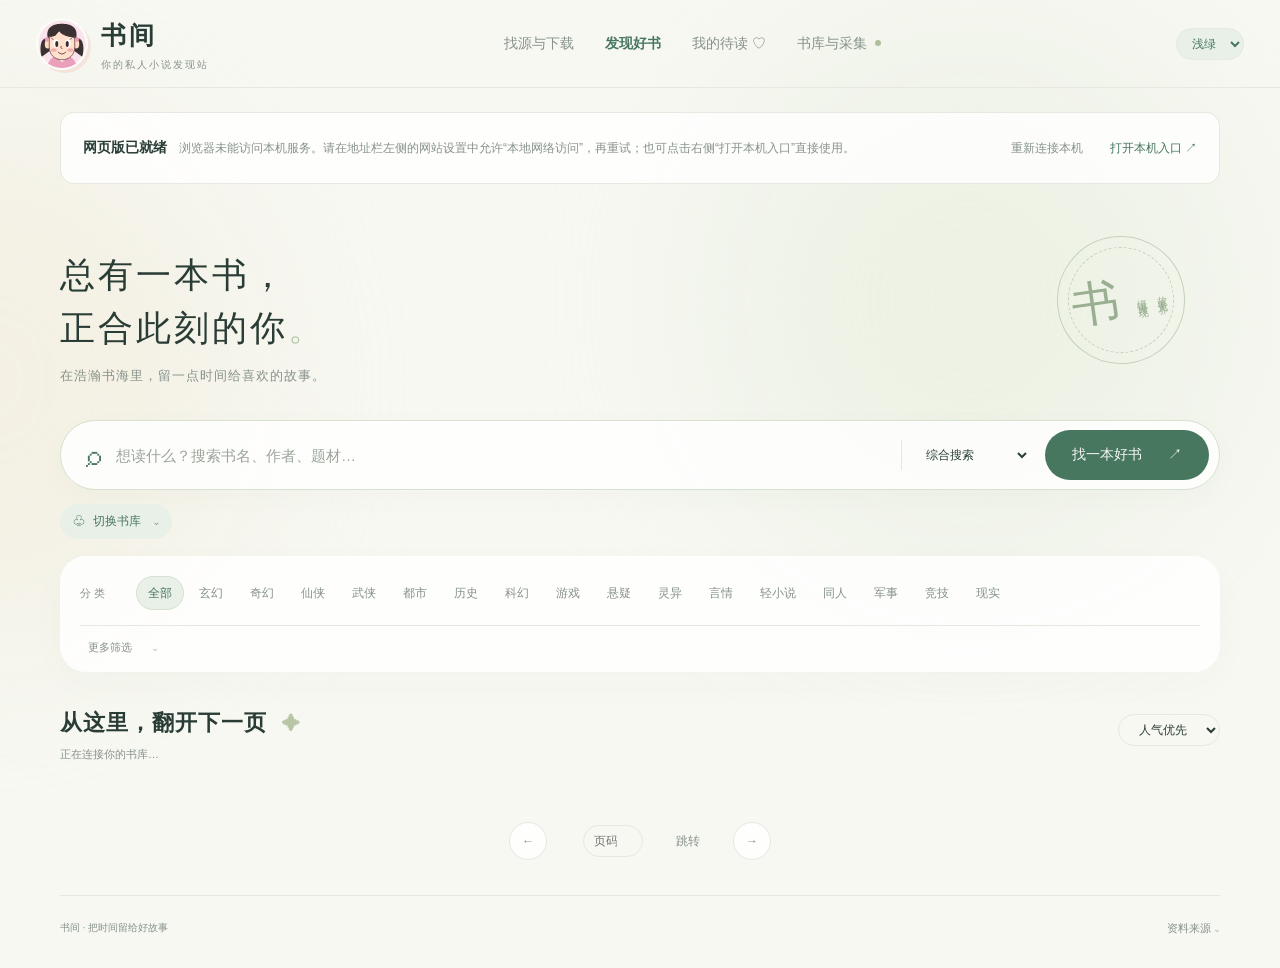
==== commit eb00806a: "Sync Shizuka avatar from local library to GitHub Pages" ====
--- a/index.html
+++ b/index.html
@@ -1,7 +1,7 @@
 <!DOCTYPE html>
-<html lang="zh-CN"><head><meta charset="utf-8"><meta name="viewport" content="width=device-width,initial-scale=1"><title>书间 · 找到下一本好书</title><link rel="stylesheet" href="./style.css"></head>
+<html lang="zh-CN"><head><meta charset="utf-8"><meta name="viewport" content="width=device-width,initial-scale=1"><title>书间 · 找到下一本好书</title><link rel="stylesheet" href="./style.css"><style>.brandmark.character-avatar{overflow:hidden;background:transparent!important;padding:0;box-shadow:3px 3px 0 #f4e4dc;border:2px solid #fff9;width:52px;height:52px}.brandmark.character-avatar svg{display:block;width:100%;height:100%}</style></head>
 <body><div class="ambient a"></div><div class="ambient b"></div>
-<header><a class="brand" href="./" aria-label="书间首页"><span class="brandmark">阅</span><span>书间<small>你的私人小说发现站</small></span></a><nav><button id="downloadhub" class="nav">找源与下载</button><button id="discover" class="nav on">发现好书</button><button id="shelf" class="nav">我的待读 <span id="shelfmark">♡</span></button><button id="sync" class="nav">书库与采集 <span class="dot"></span></button></nav><select id="theme" class="theme-picker" aria-label="页面主题" title="选择页面主题"><option value="light">浅绿</option><option value="dark">夜间</option><option value="paper">纸页</option></select></header>
+<header><a class="brand" href="./" aria-label="书间首页"><span class="brandmark character-avatar"><svg aria-label="静香头像" role="img" viewbox="0 0 64 64" xmlns="http://www.w3.org/2000/svg"><circle cx="32" cy="32" fill="#fbe3ed" r="31"></circle><path d="M12 64c2-12 9-18 20-18s18 6 20 18" fill="#eaa0bb"></path><path d="m24 49 8 7 8-7" fill="white"></path><path d="M12 24C1 24 3 44 5 49l11-8m36-17c11 0 9 20 7 25L48 41" fill="#3b3032"></path><path d="M13 24C10 9 21 5 32 5s22 4 19 19v14H13z" fill="#3b3032"></path><ellipse cx="13" cy="32" fill="#ffdbc5" rx="4" ry="6"></ellipse><ellipse cx="51" cy="32" fill="#ffdbc5" rx="4" ry="6"></ellipse><path d="M15 22c7-2 10-6 12-9 4 7 12 9 22 9v14c0 10-7 17-17 17s-17-7-17-17z" fill="#ffe0cd" stroke="#6a4e4a" stroke-width="1.1"></path><path d="m16 23 7-2 7-8 7 8 12 3-3-11-15-4-13 6z" fill="#3b3032"></path><ellipse cx="24" cy="31" fill="white" rx="3.4" ry="5.5"></ellipse><ellipse cx="40" cy="31" fill="white" rx="3.4" ry="5.5"></ellipse><ellipse cx="25" cy="32" fill="#342b2c" rx="2" ry="4"></ellipse><ellipse cx="39" cy="32" fill="#342b2c" rx="2" ry="4"></ellipse><path d="m20 26-2-2m25 2 2-2M31 35q-2 3 1 3m-5 5q5 5 10 0" fill="none" stroke="#76504e" stroke-linecap="round" stroke-width="1.3"></path><ellipse cx="21" cy="40" fill="#f4acac" rx="4" ry="2.4"></ellipse><ellipse cx="43" cy="40" fill="#f4acac" rx="4" ry="2.4"></ellipse><circle cx="12" cy="26" fill="#e99cb7" r="3"></circle><circle cx="52" cy="26" fill="#e99cb7" r="3"></circle></svg></span><span>书间<small>你的私人小说发现站</small></span></a><nav><button id="downloadhub" class="nav">找源与下载</button><button id="discover" class="nav on">发现好书</button><button id="shelf" class="nav">我的待读 <span id="shelfmark">♡</span></button><button id="sync" class="nav">书库与采集 <span class="dot"></span></button></nav><select id="theme" class="theme-picker" aria-label="页面主题" title="选择页面主题"><option value="light">浅绿</option><option value="dark">夜间</option><option value="paper">纸页</option></select></header>
 <main><section id="localconnection" class="localconnection" role="status"><strong>网页版已就绪</strong><span id="localconnectiontext">查询与下载由本机服务处理。请启动本机“打开书间”，并允许浏览器访问本地网络。</span><button id="connectlocal" class="chip" type="button">连接本机服务</button><a href="http://127.0.0.1:8765/" target="_blank" rel="noopener">打开本机入口 ↗</a></section><section class="hero"><div class="eyebrow"><span></span> BETWEEN STORIES · 让好故事发生</div><h1>总有一本书，<br>正合此刻的你<span>。</span></h1><p>在浩瀚书海里，留一点时间给喜欢的故事。</p><div class="hero-stamp"><i>书</i><span>故事无界<br>慢慢发现</span></div></section>
 <form id="searchform" class="search"><span class="searchicon">⌕</span><input id="q" aria-label="搜索关键词" placeholder="想读什么？搜索书名、作者、题材…" autocomplete="off"><select id="field" aria-label="搜索范围"><option value="all">综合搜索</option><option value="title">只搜书名</option><option value="author">只搜作者</option><option value="author_exact">作者（精确）</option><option value="intro">搜索简介</option><option value="review">搜索书评</option></select><button class="primary" type="submit">找一本好书 <span>↗</span></button></form>
 <details class="source-picker" id="sourcepicker"><summary><span aria-hidden="true">♧</span> 切换书库 <span class="fold-arrow" aria-hidden="true">⌄</span></summary><div class="searchscope"><button data-mode="local" class="chip on">本地 + 已采集</button><button data-mode="九州书盟" class="chip">九州书盟 · 在线</button><button data-mode="优书网" class="chip">优书网 · 在线</button><button data-mode="豆瓣读书" class="chip">豆瓣读书 · 在线</button><button data-mode="星空评分网" class="chip">星空评分网 · 在线</button><span id="scopehelp">离线也能发现好书</span></div></details>
